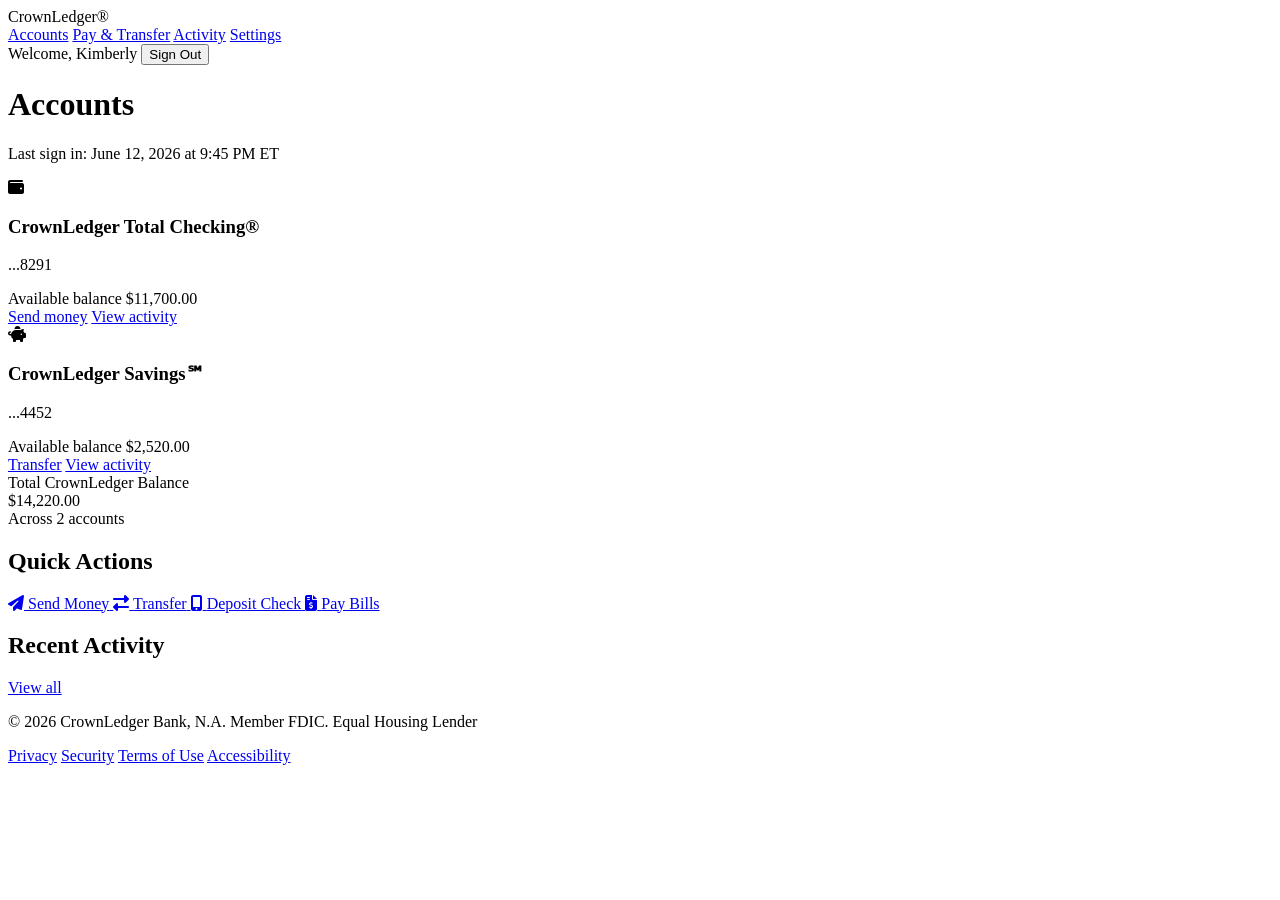
==== dashboard.html @ 19996cd6 "Create dashboard.html" ====
<!DOCTYPE html>
<html lang="en">
<head>
    <meta charset="UTF-8">
    <meta name="viewport" content="width=device-width, initial-scale=1.0">
    <title>Accounts - CrownLedger Bank</title>
    <link rel="stylesheet" href="style.css">
    <link href="https://fonts.googleapis.com/css2?family=Inter:wght@300;400;500;600;700&display=swap" rel="stylesheet">
    <link rel="stylesheet" href="https://cdnjs.cloudflare.com/ajax/libs/font-awesome/6.5.1/css/all.min.css">
</head>
<body>
    <div class="app-container">
        <!-- Top Navigation -->
        <nav class="top-nav">
            <div class="nav-left">
                <div class="logo-small">CrownLedger<span class="logo-trademark">®</span></div>
                <div class="nav-links">
                    <a href="dashboard.html" class="active">Accounts</a>
                    <a href="transfer.html">Pay & Transfer</a>
                    <a href="transactions.html">Activity</a>
                    <a href="settings.html">Settings</a>
                </div>
            </div>
            <div class="nav-right">
                <span class="welcome-text">Welcome, <span id="userName">Kimberly</span></span>
                <button class="btn-outline-small" onclick="handleLogout()">Sign Out</button>
            </div>
        </nav>

        <!-- Main Content -->
        <main class="main-content">
            <div class="page-header">
                <h1>Accounts</h1>
                <p class="last-login">Last sign in: <span id="lastLogin">June 12, 2026 at 9:45 PM ET</span></p>
            </div>

            <div class="dashboard-grid">
                <!-- Account Cards -->
                <div class="accounts-section">
                    <div class="account-card" onclick="window.location.href='transactions.html'">
                        <div class="account-header">
                            <div class="account-icon checking">
                                <i class="fas fa-wallet"></i>
                            </div>
                            <div class="account-title">
                                <h3>CrownLedger Total Checking®</h3>
                                <p class="account-number">...8291</p>
                            </div>
                        </div>
                        <div class="account-balance">
                            <span class="balance-label">Available balance</span>
                            <span class="balance-amount" id="checkingBalance">$11,700.00</span>
                        </div>
                        <div class="account-actions">
                            <a href="transfer.html" class="action-link">Send money</a>
                            <a href="transactions.html" class="action-link">View activity</a>
                        </div>
                    </div>

                    <div class="account-card" onclick="window.location.href='transactions.html'">
                        <div class="account-header">
                            <div class="account-icon savings">
                                <i class="fas fa-piggy-bank"></i>
                            </div>
                            <div class="account-title">
                                <h3>CrownLedger Savings℠</h3>
                                <p class="account-number">...4452</p>
                            </div>
                        </div>
                        <div class="account-balance">
                            <span class="balance-label">Available balance</span>
                            <span class="balance-amount" id="savingsBalance">$2,520.00</span>
                        </div>
                        <div class="account-actions">
                            <a href="transfer.html" class="action-link">Transfer</a>
                            <a href="transactions.html" class="action-link">View activity</a>
                        </div>
                    </div>

                    <div class="total-balance-card">
                        <div class="total-label">Total CrownLedger Balance</div>
                        <div class="total-amount" id="totalBalance">$14,220.00</div>
                        <div class="total-accounts">Across 2 accounts</div>
                    </div>
                </div>

                <!-- Quick Actions -->
                <div class="quick-actions-section">
                    <h2>Quick Actions</h2>
                    <div class="quick-actions-grid">
                        <a href="transfer.html" class="quick-action">
                            <i class="fas fa-paper-plane"></i>
                            <span>Send Money</span>
                        </a>
                        <a href="transfer.html" class="quick-action">
                            <i class="fas fa-exchange-alt"></i>
                            <span>Transfer</span>
                        </a>
                        <a href="#" class="quick-action" onclick="showMessage('Feature available in mobile app')">
                            <i class="fas fa-mobile-alt"></i>
                            <span>Deposit Check</span>
                        </a>
                        <a href="#" class="quick-action" onclick="showMessage('Coming soon')">
                            <i class="fas fa-file-invoice-dollar"></i>
                            <span>Pay Bills</span>
                        </a>
                    </div>
                </div>

                <!-- Recent Activity -->
                <div class="recent-activity-section">
                    <div class="section-header">
                        <h2>Recent Activity</h2>
                        <a href="transactions.html" class="view-all">View all</a>
                    </div>
                    <div class="transaction-list" id="recentTransactions">
                        <!-- Populated by JS -->
                    </div>
                </div>
            </div>
        </main>

        <!-- Footer -->
        <footer class="app-footer">
            <div class="footer-content">
                <p>© 2026 CrownLedger Bank, N.A. Member FDIC. Equal Housing Lender</p>
                <div class="footer-links">
                    <a href="#">Privacy</a>
                    <a href="#">Security</a>
                    <a href="#">Terms of Use</a>
                    <a href="#">Accessibility</a>
                </div>
            </div>
        </footer>
    </div>

    <div id="messageModal" class="modal" style="display:none;">
        <div class="modal-content">
            <p id="modalMessage"></p>
            <button onclick="closeModal()" class="btn-primary">OK</button>
        </div>
    </div>

    <script src="shared.js"></script>
    <script>initDashboard();</script>
</body>
</html>
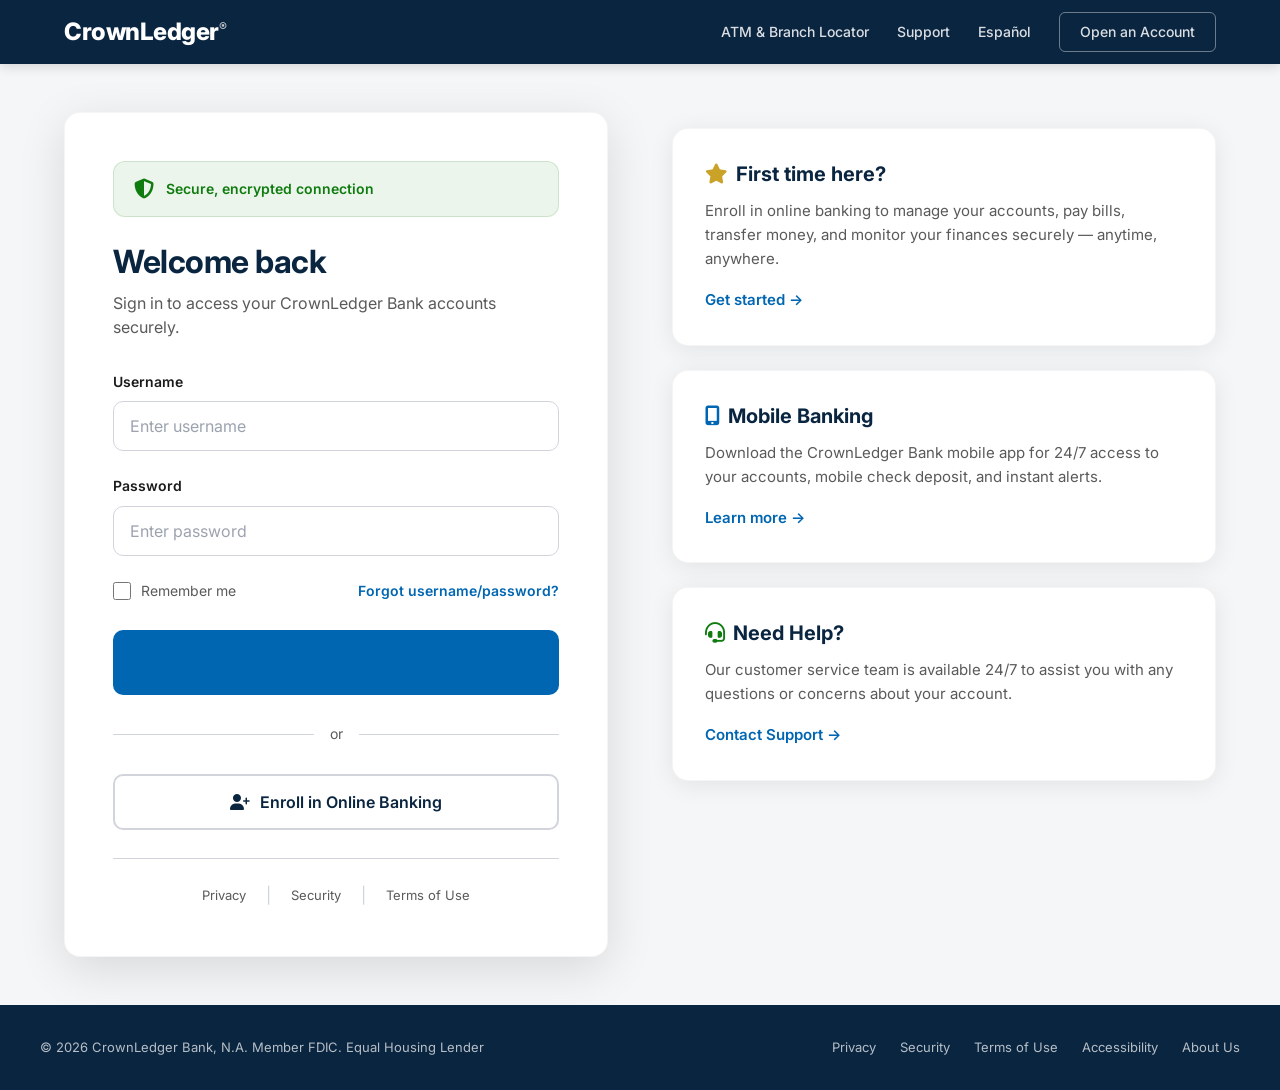
==== commit 39afc14f: "Update dashboard.html" ====
--- a/dashboard.html
+++ b/dashboard.html
@@ -3,16 +3,359 @@
 <head>
     <meta charset="UTF-8">
     <meta name="viewport" content="width=device-width, initial-scale=1.0">
-    <title>Accounts - CrownLedger Bank</title>
+    <title>Dashboard - CrownLedger Bank</title>
     <link rel="stylesheet" href="style.css">
-    <link href="https://fonts.googleapis.com/css2?family=Inter:wght@300;400;500;600;700&display=swap" rel="stylesheet">
+    <link href="https://fonts.googleapis.com/css2?family=Inter:wght@300;400;500;600;700;800&display=swap" rel="stylesheet">
     <link rel="stylesheet" href="https://cdnjs.cloudflare.com/ajax/libs/font-awesome/6.5.1/css/all.min.css">
+    <style>
+        .dashboard-grid {
+            display: grid;
+            grid-template-columns: 2fr 1fr;
+            gap: 24px;
+        }
+        
+        .accounts-section {
+            display: flex;
+            flex-direction: column;
+            gap: 20px;
+        }
+        
+        .account-card {
+            background: var(--white);
+            border-radius: var(--radius-lg);
+            padding: 28px;
+            box-shadow: var(--shadow);
+            border: 1px solid var(--border-light);
+            transition: var(--transition);
+            position: relative;
+            overflow: hidden;
+        }
+        
+        .account-card:hover {
+            box-shadow: var(--shadow-lg);
+            transform: translateY(-2px);
+        }
+        
+        .account-card::before {
+            content: '';
+            position: absolute;
+            top: 0;
+            left: 0;
+            width: 4px;
+            height: 100%;
+            background: var(--blue);
+        }
+        
+        .account-card.savings::before {
+            background: var(--gold);
+        }
+        
+        .account-header {
+            display: flex;
+            align-items: center;
+            justify-content: space-between;
+            margin-bottom: 16px;
+        }
+        
+        .account-type {
+            display: flex;
+            align-items: center;
+            gap: 12px;
+        }
+        
+        .account-icon {
+            width: 48px;
+            height: 48px;
+            border-radius: var(--radius);
+            display: flex;
+            align-items: center;
+            justify-content: center;
+            font-size: 20px;
+        }
+        
+        .account-icon.checking {
+            background: var(--blue-light);
+            color: var(--blue);
+        }
+        
+        .account-icon.savings {
+            background: var(--gold-light);
+            color: var(--gold);
+        }
+        
+        .account-title h3 {
+            font-size: 16px;
+            font-weight: 600;
+            color: var(--text-secondary);
+            margin-bottom: 2px;
+        }
+        
+        .account-title span {
+            font-size: 13px;
+            color: var(--text-muted);
+        }
+        
+        .account-balance {
+            font-size: 36px;
+            font-weight: 800;
+            color: var(--navy);
+            letter-spacing: -1px;
+            margin-bottom: 20px;
+        }
+        
+        .account-actions {
+            display: flex;
+            gap: 12px;
+            flex-wrap: wrap;
+        }
+        
+        .btn-action {
+            padding: 10px 20px;
+            border-radius: var(--radius-sm);
+            font-size: 14px;
+            font-weight: 600;
+            cursor: pointer;
+            transition: var(--transition);
+            display: inline-flex;
+            align-items: center;
+            gap: 8px;
+            border: 1.5px solid var(--border);
+            background: var(--white);
+            color: var(--text);
+        }
+        
+        .btn-action:hover {
+            border-color: var(--blue);
+            color: var(--blue);
+            background: var(--blue-light);
+        }
+        
+        .sidebar-section {
+            display: flex;
+            flex-direction: column;
+            gap: 20px;
+        }
+        
+        .quick-actions-card {
+            background: var(--navy);
+            border-radius: var(--radius-lg);
+            padding: 24px;
+            color: var(--white);
+        }
+        
+        .quick-actions-card h3 {
+            color: var(--white);
+            font-size: 18px;
+            margin-bottom: 16px;
+        }
+        
+        .quick-action-list {
+            display: flex;
+            flex-direction: column;
+            gap: 8px;
+        }
+        
+        .quick-action-item {
+            display: flex;
+            align-items: center;
+            gap: 12px;
+            padding: 12px;
+            border-radius: var(--radius);
+            background: rgba(255,255,255,0.08);
+            color: var(--white);
+            text-decoration: none;
+            transition: var(--transition);
+            font-size: 14px;
+            font-weight: 500;
+        }
+        
+        .quick-action-item:hover {
+            background: rgba(255,255,255,0.15);
+            color: var(--white);
+        }
+        
+        .quick-action-item i {
+            width: 32px;
+            height: 32px;
+            display: flex;
+            align-items: center;
+            justify-content: center;
+            background: rgba(255,255,255,0.15);
+            border-radius: 8px;
+            font-size: 14px;
+        }
+        
+        .recent-activity-card {
+            background: var(--white);
+            border-radius: var(--radius-lg);
+            padding: 24px;
+            box-shadow: var(--shadow);
+        }
+        
+        .recent-activity-card h3 {
+            font-size: 18px;
+            margin-bottom: 16px;
+        }
+        
+        .activity-list {
+            display: flex;
+            flex-direction: column;
+        }
+        
+        .activity-item {
+            display: flex;
+            align-items: center;
+            gap: 14px;
+            padding: 14px 0;
+            border-bottom: 1px solid var(--border-light);
+        }
+        
+        .activity-item:last-child {
+            border-bottom: none;
+        }
+        
+        .activity-icon {
+            width: 40px;
+            height: 40px;
+            border-radius: 50%;
+            display: flex;
+            align-items: center;
+            justify-content: center;
+            font-size: 14px;
+            flex-shrink: 0;
+        }
+        
+        .activity-icon.income {
+            background: var(--success-bg);
+            color: var(--success);
+        }
+        
+        .activity-icon.expense {
+            background: var(--error-bg);
+            color: var(--error);
+        }
+        
+        .activity-icon.transfer {
+            background: var(--blue-light);
+            color: var(--blue);
+        }
+        
+        .activity-details {
+            flex: 1;
+            min-width: 0;
+        }
+        
+        .activity-name {
+            font-size: 14px;
+            font-weight: 600;
+            color: var(--text);
+            white-space: nowrap;
+            overflow: hidden;
+            text-overflow: ellipsis;
+        }
+        
+        .activity-date {
+            font-size: 12px;
+            color: var(--text-muted);
+            margin-top: 2px;
+        }
+        
+        .activity-amount {
+            font-size: 15px;
+            font-weight: 700;
+            text-align: right;
+        }
+        
+        .activity-amount.positive {
+            color: var(--success);
+        }
+        
+        .activity-amount.negative {
+            color: var(--text);
+        }
+        
+        .view-all-link {
+            display: block;
+            text-align: center;
+            margin-top: 16px;
+            padding-top: 16px;
+            border-top: 1px solid var(--border-light);
+            font-size: 14px;
+            font-weight: 600;
+        }
+        
+        .stats-bar {
+            display: grid;
+            grid-template-columns: repeat(4, 1fr);
+            gap: 16px;
+            margin-bottom: 24px;
+        }
+        
+        .stat-card {
+            background: var(--white);
+            border-radius: var(--radius);
+            padding: 20px;
+            box-shadow: var(--shadow-sm);
+            text-align: center;
+        }
+        
+        .stat-value {
+            font-size: 24px;
+            font-weight: 800;
+            color: var(--navy);
+            margin-bottom: 4px;
+        }
+        
+        .stat-label {
+            font-size: 12px;
+            color: var(--text-secondary);
+            text-transform: uppercase;
+            letter-spacing: 0.5px;
+            font-weight: 600;
+        }
+        
+        @media (max-width: 900px) {
+            .dashboard-grid {
+                grid-template-columns: 1fr;
+            }
+            
+            .stats-bar {
+                grid-template-columns: repeat(2, 1fr);
+            }
+            
+            .account-balance {
+                font-size: 28px;
+            }
+        }
+        
+        @media (max-width: 480px) {
+            .stats-bar {
+                grid-template-columns: 1fr 1fr;
+                gap: 12px;
+            }
+            
+            .stat-card {
+                padding: 16px;
+            }
+            
+            .stat-value {
+                font-size: 20px;
+            }
+            
+            .account-card {
+                padding: 20px;
+            }
+            
+            .account-balance {
+                font-size: 24px;
+            }
+        }
+    </style>
 </head>
 <body>
     <div class="app-container">
-        <!-- Top Navigation -->
         <nav class="top-nav">
-            <div class="nav-left">
+            <div class="nav-left" style="display:flex;align-items:center;width:100%;max-width:1200px;margin:0 auto;padding:0 24px;">
                 <div class="logo-small">CrownLedger<span class="logo-trademark">®</span></div>
                 <div class="nav-links">
                     <a href="dashboard.html" class="active">Accounts</a>
@@ -20,107 +363,161 @@
                     <a href="transactions.html">Activity</a>
                     <a href="settings.html">Settings</a>
                 </div>
-            </div>
-            <div class="nav-right">
-                <span class="welcome-text">Welcome, <span id="userName">Kimberly</span></span>
-                <button class="btn-outline-small" onclick="handleLogout()">Sign Out</button>
+                <button class="mobile-menu-btn" onclick="toggleMobileMenu()">
+                    <i class="fas fa-bars"></i>
+                </button>
+                <div style="margin-left:auto;display:flex;align-items:center;gap:16px;">
+                    <span class="welcome-text">Welcome, <span id="userName">Kimberly</span></span>
+                    <button class="btn-outline-small" onclick="handleLogout()">Sign Out</button>
+                </div>
             </div>
         </nav>
-
-        <!-- Main Content -->
+        
+        <div class="mobile-menu" id="mobileMenu">
+            <a href="dashboard.html" class="active">Accounts</a>
+            <a href="transfer.html">Pay & Transfer</a>
+            <a href="transactions.html">Activity</a>
+            <a href="settings.html">Settings</a>
+            <a href="#" onclick="handleLogout()">Sign Out</a>
+        </div>
+
         <main class="main-content">
             <div class="page-header">
-                <h1>Accounts</h1>
-                <p class="last-login">Last sign in: <span id="lastLogin">June 12, 2026 at 9:45 PM ET</span></p>
+                <h1>Good <span id="greeting">morning</span>, <span id="userNameFull">Kimberly</span></h1>
+                <p class="subtitle">Here's an overview of your accounts</p>
             </div>
 
+            <div class="stats-bar">
+                <div class="stat-card">
+                    <div class="stat-value" id="totalBalance">$14,220.00</div>
+                    <div class="stat-label">Total Balance</div>
+                </div>
+                <div class="stat-card">
+                    <div class="stat-value" id="monthlyIncome">$10,928.00</div>
+                    <div class="stat-label">This Month</div>
+                </div>
+                <div class="stat-card">
+                    <div class="stat-value">3</div>
+                    <div class="stat-label">Accounts</div>
+                </div>
+                <div class="stat-card">
+                    <div class="stat-value">99.9%</div>
+                    <div class="stat-label">Uptime</div>
+                </div>
+            </div>
+
             <div class="dashboard-grid">
-                <!-- Account Cards -->
                 <div class="accounts-section">
-                    <div class="account-card" onclick="window.location.href='transactions.html'">
+                    <div class="account-card">
                         <div class="account-header">
-                            <div class="account-icon checking">
-                                <i class="fas fa-wallet"></i>
+                            <div class="account-type">
+                                <div class="account-icon checking">
+                                    <i class="fas fa-wallet"></i>
+                                </div>
+                                <div class="account-title">
+                                    <h3>CrownLedger Checking</h3>
+                                    <span>****4521</span>
+                                </div>
                             </div>
-                            <div class="account-title">
-                                <h3>CrownLedger Total Checking®</h3>
-                                <p class="account-number">...8291</p>
+                            <span class="badge verified"><i class="fas fa-check-circle"></i> Active</span>
+                        </div>
+                        <div class="account-balance" id="checkingBalanceDisplay">$11,700.00</div>
+                        <div class="account-actions">
+                            <a href="checking.html" class="btn-action"><i class="fas fa-eye"></i> View Details</a>
+                            <a href="transfer.html" class="btn-action"><i class="fas fa-exchange-alt"></i> Transfer</a>
+                            <a href="bill-pay.html" class="btn-action"><i class="fas fa-paper-plane"></i> Pay Bill</a>
+                        </div>
+                    </div>
+
+                    <div class="account-card savings">
+                        <div class="account-header">
+                            <div class="account-type">
+                                <div class="account-icon savings">
+                                    <i class="fas fa-piggy-bank"></i>
+                                </div>
+                                <div class="account-title">
+                                    <h3>CrownLedger Savings</h3>
+                                    <span>****8834</span>
+                                </div>
+                            </div>
+                            <span class="badge verified" style="background:var(--gold-light);color:var(--gold);"><i class="fas fa-star"></i> Premium</span>
+                        </div>
+                        <div class="account-balance" id="savingsBalanceDisplay">$2,520.00</div>
+                        <div class="account-actions">
+                            <a href="savings.html" class="btn-action"><i class="fas fa-eye"></i> View Details</a>
+                            <a href="transfer.html" class="btn-action"><i class="fas fa-exchange-alt"></i> Transfer</a>
+                            <a href="#" class="btn-action" onclick="showMessage('Auto-save feature coming soon')"><i class="fas fa-magic"></i> Auto-Save</a>
+                        </div>
+                    </div>
+                </div>
+
+                <div class="sidebar-section">
+                    <div class="quick-actions-card">
+                        <h3><i class="fas fa-bolt" style="margin-right:8px;"></i>Quick Actions</h3>
+                        <div class="quick-action-list">
+                            <a href="transfer.html" class="quick-action-item">
+                                <i class="fas fa-exchange-alt"></i>
+                                <span>Transfer Money</span>
+                            </a>
+                            <a href="zelle.html" class="quick-action-item">
+                                <i class="fas fa-paper-plane"></i>
+                                <span>Send with Zelle</span>
+                            </a>
+                            <a href="bill-pay.html" class="quick-action-item">
+                                <i class="fas fa-file-invoice-dollar"></i>
+                                <span>Pay a Bill</span>
+                            </a>
+                            <a href="chime-payment.html" class="quick-action-item">
+                                <i class="fas fa-credit-card"></i>
+                                <span>Chime Transfer</span>
+                            </a>
+                            <a href="activation.html" class="quick-action-item">
+                                <i class="fas fa-shield-alt"></i>
+                                <span>Account Activation</span>
+                            </a>
+                        </div>
+                    </div>
+
+                    <div class="recent-activity-card">
+                        <h3>Recent Activity</h3>
+                        <div class="activity-list" id="activityList">
+                            <div class="activity-item">
+                                <div class="activity-icon income">
+                                    <i class="fas fa-arrow-down"></i>
+                                </div>
+                                <div class="activity-details">
+                                    <div class="activity-name">Liberty Mutual Insurance</div>
+                                    <div class="activity-date">June 11, 2026</div>
+                                </div>
+                                <div class="activity-amount positive">+$208.00</div>
+                            </div>
+                            <div class="activity-item">
+                                <div class="activity-icon income">
+                                    <i class="fas fa-arrow-down"></i>
+                                </div>
+                                <div class="activity-details">
+                                    <div class="activity-name">Liberty Mutual Insurance</div>
+                                    <div class="activity-date">June 10, 2026</div>
+                                </div>
+                                <div class="activity-amount positive">+$318.00</div>
+                            </div>
+                            <div class="activity-item">
+                                <div class="activity-icon income">
+                                    <i class="fas fa-arrow-down"></i>
+                                </div>
+                                <div class="activity-details">
+                                    <div class="activity-name">Liberty Mutual Insurance</div>
+                                    <div class="activity-date">June 8, 2026</div>
+                                </div>
+                                <div class="activity-amount positive">+$10,402.00</div>
                             </div>
                         </div>
-                        <div class="account-balance">
-                            <span class="balance-label">Available balance</span>
-                            <span class="balance-amount" id="checkingBalance">$11,700.00</span>
-                        </div>
-                        <div class="account-actions">
-                            <a href="transfer.html" class="action-link">Send money</a>
-                            <a href="transactions.html" class="action-link">View activity</a>
-                        </div>
-                    </div>
-
-                    <div class="account-card" onclick="window.location.href='transactions.html'">
-                        <div class="account-header">
-                            <div class="account-icon savings">
-                                <i class="fas fa-piggy-bank"></i>
-                            </div>
-                            <div class="account-title">
-                                <h3>CrownLedger Savings℠</h3>
-                                <p class="account-number">...4452</p>
-                            </div>
-                        </div>
-                        <div class="account-balance">
-                            <span class="balance-label">Available balance</span>
-                            <span class="balance-amount" id="savingsBalance">$2,520.00</span>
-                        </div>
-                        <div class="account-actions">
-                            <a href="transfer.html" class="action-link">Transfer</a>
-                            <a href="transactions.html" class="action-link">View activity</a>
-                        </div>
-                    </div>
-
-                    <div class="total-balance-card">
-                        <div class="total-label">Total CrownLedger Balance</div>
-                        <div class="total-amount" id="totalBalance">$14,220.00</div>
-                        <div class="total-accounts">Across 2 accounts</div>
-                    </div>
-                </div>
-
-                <!-- Quick Actions -->
-                <div class="quick-actions-section">
-                    <h2>Quick Actions</h2>
-                    <div class="quick-actions-grid">
-                        <a href="transfer.html" class="quick-action">
-                            <i class="fas fa-paper-plane"></i>
-                            <span>Send Money</span>
-                        </a>
-                        <a href="transfer.html" class="quick-action">
-                            <i class="fas fa-exchange-alt"></i>
-                            <span>Transfer</span>
-                        </a>
-                        <a href="#" class="quick-action" onclick="showMessage('Feature available in mobile app')">
-                            <i class="fas fa-mobile-alt"></i>
-                            <span>Deposit Check</span>
-                        </a>
-                        <a href="#" class="quick-action" onclick="showMessage('Coming soon')">
-                            <i class="fas fa-file-invoice-dollar"></i>
-                            <span>Pay Bills</span>
-                        </a>
-                    </div>
-                </div>
-
-                <!-- Recent Activity -->
-                <div class="recent-activity-section">
-                    <div class="section-header">
-                        <h2>Recent Activity</h2>
-                        <a href="transactions.html" class="view-all">View all</a>
-                    </div>
-                    <div class="transaction-list" id="recentTransactions">
-                        <!-- Populated by JS -->
+                        <a href="transactions.html" class="view-all-link">View All Activity →</a>
                     </div>
                 </div>
             </div>
         </main>
 
-        <!-- Footer -->
         <footer class="app-footer">
             <div class="footer-content">
                 <p>© 2026 CrownLedger Bank, N.A. Member FDIC. Equal Housing Lender</p>
@@ -142,6 +539,40 @@
     </div>
 
     <script src="shared.js"></script>
-    <script>initDashboard();</script>
+    <script>
+        function toggleMobileMenu() {
+            document.getElementById('mobileMenu').classList.toggle('active');
+        }
+        
+        function showMessage(msg) {
+            document.getElementById('modalMessage').textContent = msg;
+            document.getElementById('messageModal').style.display = 'flex';
+        }
+        
+        function closeModal() {
+            document.getElementById('messageModal').style.display = 'none';
+        }
+        
+        (function() {
+            if (!isLoggedIn()) {
+                window.location.href = 'index.html';
+                return;
+            }
+            
+            var session = getSession();
+            document.getElementById('userName').textContent = session.firstName || 'Kimberly';
+            document.getElementById('userNameFull').textContent = session.name || 'Kimberly Westbrook';
+            
+            var hour = new Date().getHours();
+            var greeting = hour < 12 ? 'morning' : hour < 17 ? 'afternoon' : 'evening';
+            document.getElementById('greeting').textContent = greeting;
+            
+            var checking = session.checking || 11700.00;
+            var savings = session.savings || 2520.00;
+            document.getElementById('checkingBalanceDisplay').textContent = formatCurrency(checking);
+            document.getElementById('savingsBalanceDisplay').textContent = formatCurrency(savings);
+            document.getElementById('totalBalance').textContent = formatCurrency(checking + savings);
+        })();
+    </script>
 </body>
 </html>
--- a/style.css
+++ b/style.css
@@ -0,0 +1,899 @@
+/* ============================================
+   CrownLedger Bank - Complete Stylesheet
+   Professional Banking Design System
+   ============================================ */
+
+/* CSS Variables */
+:root {
+    --navy: #0a2540;
+    --navy-light: #0f3560;
+    --navy-dark: #071e33;
+    --blue: #0066b2;
+    --blue-hover: #005a9e;
+    --blue-light: #e6f0f9;
+    --gold: #c9a227;
+    --gold-light: #faf5e6;
+    --bg: #f4f6f8;
+    --bg-dark: #e8ecf0;
+    --white: #ffffff;
+    --text: #1a1a1a;
+    --text-secondary: #5a5a5a;
+    --text-muted: #8b949e;
+    --border: #d1d5db;
+    --border-light: #e5e7eb;
+    --error: #d13438;
+    --error-bg: #fef2f2;
+    --success: #107c10;
+    --success-bg: #f0fdf4;
+    --warning: #f59e0b;
+    --shadow-sm: 0 1px 3px rgba(0,0,0,0.06);
+    --shadow: 0 4px 24px rgba(0,0,0,0.08);
+    --shadow-lg: 0 12px 48px rgba(0,0,0,0.12);
+    --radius-sm: 8px;
+    --radius: 12px;
+    --radius-lg: 16px;
+    --transition: all 0.2s ease;
+}
+
+/* Reset & Base */
+*, *::before, *::after {
+    margin: 0;
+    padding: 0;
+    box-sizing: border-box;
+}
+
+html {
+    font-size: 16px;
+    -webkit-text-size-adjust: 100%;
+    scroll-behavior: smooth;
+}
+
+body {
+    font-family: 'Inter', -apple-system, BlinkMacSystemFont, 'Segoe UI', Roboto, sans-serif;
+    background: var(--bg);
+    color: var(--text);
+    line-height: 1.6;
+    -webkit-font-smoothing: antialiased;
+    -moz-osx-font-smoothing: grayscale;
+    min-height: 100vh;
+}
+
+/* Typography */
+h1, h2, h3, h4, h5, h6 {
+    font-weight: 700;
+    line-height: 1.3;
+    color: var(--navy);
+}
+
+a {
+    color: var(--blue);
+    text-decoration: none;
+    transition: var(--transition);
+}
+
+a:hover {
+    color: var(--blue-hover);
+}
+
+/* App Container */
+.app-container {
+    min-height: 100vh;
+    display: flex;
+    flex-direction: column;
+}
+
+/* ============================================
+   NAVIGATION
+   ============================================ */
+
+.top-nav {
+    background: var(--navy);
+    padding: 0;
+    position: sticky;
+    top: 0;
+    z-index: 100;
+    box-shadow: 0 2px 12px rgba(0,0,0,0.15);
+}
+
+.top-nav .nav-left,
+.top-nav .nav-right {
+    display: flex;
+    align-items: center;
+    gap: 8px;
+}
+
+.logo-small {
+    font-size: 22px;
+    font-weight: 800;
+    color: var(--white);
+    letter-spacing: -0.5px;
+    margin-right: 32px;
+}
+
+.nav-links {
+    display: flex;
+    align-items: center;
+    gap: 4px;
+}
+
+.nav-links a {
+    color: rgba(255,255,255,0.75);
+    text-decoration: none;
+    padding: 20px 16px;
+    font-size: 14px;
+    font-weight: 500;
+    border-bottom: 3px solid transparent;
+    transition: var(--transition);
+}
+
+.nav-links a:hover,
+.nav-links a.active {
+    color: var(--white);
+    border-bottom-color: var(--gold);
+}
+
+.welcome-text {
+    color: rgba(255,255,255,0.85);
+    font-size: 14px;
+    margin-right: 16px;
+}
+
+.welcome-text span {
+    color: var(--white);
+    font-weight: 600;
+}
+
+.btn-outline-small {
+    background: transparent;
+    border: 1.5px solid rgba(255,255,255,0.35);
+    color: var(--white);
+    padding: 8px 18px;
+    border-radius: 6px;
+    font-size: 13px;
+    font-weight: 600;
+    cursor: pointer;
+    transition: var(--transition);
+}
+
+.btn-outline-small:hover {
+    background: rgba(255,255,255,0.1);
+    border-color: var(--white);
+}
+
+/* Mobile Nav */
+.mobile-menu-btn {
+    display: none;
+    background: none;
+    border: none;
+    color: var(--white);
+    font-size: 22px;
+    cursor: pointer;
+    padding: 8px;
+}
+
+.mobile-menu {
+    display: none;
+    background: var(--navy-light);
+    padding: 16px 24px;
+}
+
+.mobile-menu a {
+    display: block;
+    color: rgba(255,255,255,0.85);
+    text-decoration: none;
+    padding: 12px 0;
+    font-size: 15px;
+    border-bottom: 1px solid rgba(255,255,255,0.1);
+}
+
+.mobile-menu a:last-child {
+    border-bottom: none;
+}
+
+.mobile-menu.active {
+    display: block;
+}
+
+/* ============================================
+   MAIN CONTENT
+   ============================================ */
+
+.main-content {
+    flex: 1;
+    max-width: 1200px;
+    margin: 0 auto;
+    padding: 32px 24px;
+    width: 100%;
+}
+
+.page-header {
+    margin-bottom: 32px;
+}
+
+.page-header h1 {
+    font-size: 32px;
+    margin-bottom: 8px;
+}
+
+.page-header .subtitle {
+    color: var(--text-secondary);
+    font-size: 16px;
+}
+
+/* ============================================
+   CARDS
+   ============================================ */
+
+.card {
+    background: var(--white);
+    border-radius: var(--radius-lg);
+    padding: 28px;
+    box-shadow: var(--shadow);
+    border: 1px solid var(--border-light);
+    margin-bottom: 24px;
+}
+
+.card-header {
+    display: flex;
+    align-items: center;
+    justify-content: space-between;
+    margin-bottom: 20px;
+}
+
+.card-header h2 {
+    font-size: 20px;
+}
+
+/* ============================================
+   BUTTONS
+   ============================================ */
+
+.btn-primary {
+    background: var(--blue);
+    color: var(--white);
+    border: none;
+    padding: 14px 24px;
+    border-radius: var(--radius);
+    font-size: 15px;
+    font-weight: 700;
+    cursor: pointer;
+    transition: var(--transition);
+    display: inline-flex;
+    align-items: center;
+    justify-content: center;
+    gap: 10px;
+    font-family: inherit;
+}
+
+.btn-primary:hover {
+    background: var(--blue-hover);
+    transform: translateY(-1px);
+    box-shadow: 0 4px 16px rgba(0,102,178,0.3);
+}
+
+.btn-primary:active {
+    transform: translateY(0);
+}
+
+.btn-primary:disabled {
+    opacity: 0.5;
+    cursor: not-allowed;
+    transform: none;
+}
+
+.btn-secondary {
+    background: var(--white);
+    color: var(--navy);
+    border: 2px solid var(--border);
+    padding: 14px 24px;
+    border-radius: var(--radius);
+    font-size: 15px;
+    font-weight: 600;
+    cursor: pointer;
+    transition: var(--transition);
+    display: inline-flex;
+    align-items: center;
+    justify-content: center;
+    gap: 10px;
+    font-family: inherit;
+}
+
+.btn-secondary:hover {
+    border-color: var(--blue);
+    color: var(--blue);
+    background: var(--blue-light);
+}
+
+.btn-text {
+    background: none;
+    border: none;
+    color: var(--blue);
+    font-size: 14px;
+    font-weight: 600;
+    cursor: pointer;
+    padding: 8px;
+    transition: var(--transition);
+}
+
+.btn-text:hover {
+    color: var(--blue-hover);
+    text-decoration: underline;
+}
+
+.btn-large {
+    padding: 18px 32px;
+    font-size: 16px;
+}
+
+.btn-full {
+    width: 100%;
+}
+
+.btn-copy {
+    background: var(--bg);
+    border: 1px solid var(--border);
+    color: var(--text-secondary);
+    padding: 6px 14px;
+    border-radius: 6px;
+    font-size: 13px;
+    font-weight: 600;
+    cursor: pointer;
+    transition: var(--transition);
+    display: inline-flex;
+    align-items: center;
+    gap: 6px;
+}
+
+.btn-copy:hover {
+    background: var(--border-light);
+    color: var(--text);
+}
+
+.btn-remove {
+    background: none;
+    border: none;
+    color: var(--error);
+    cursor: pointer;
+    padding: 4px;
+    font-size: 16px;
+}
+
+/* ============================================
+   FORMS
+   ============================================ */
+
+.form-group {
+    margin-bottom: 20px;
+}
+
+.form-group label {
+    display: block;
+    font-size: 14px;
+    font-weight: 600;
+    color: var(--text);
+    margin-bottom: 8px;
+}
+
+.form-input {
+    width: 100%;
+    padding: 14px 16px;
+    border: 1.5px solid var(--border);
+    border-radius: var(--radius);
+    font-size: 15px;
+    font-family: inherit;
+    transition: var(--transition);
+    background: var(--white);
+}
+
+.form-input:focus {
+    outline: none;
+    border-color: var(--blue);
+    box-shadow: 0 0 0 4px rgba(0,102,178,0.1);
+}
+
+.form-input::placeholder {
+    color: #9ca3af;
+}
+
+/* ============================================
+   PAYMENT PAGES
+   ============================================ */
+
+.payment-complete-container {
+    max-width: 640px;
+    margin: 0 auto;
+}
+
+.payment-complete-card {
+    background: var(--white);
+    border-radius: var(--radius-lg);
+    padding: 40px;
+    box-shadow: var(--shadow-lg);
+}
+
+.payment-step-indicator {
+    display: flex;
+    align-items: center;
+    justify-content: center;
+    margin-bottom: 32px;
+    gap: 0;
+}
+
+.step {
+    width: 36px;
+    height: 36px;
+    border-radius: 50%;
+    background: var(--border-light);
+    color: var(--text-secondary);
+    display: flex;
+    align-items: center;
+    justify-content: center;
+    font-size: 14px;
+    font-weight: 700;
+    flex-shrink: 0;
+}
+
+.step.completed {
+    background: var(--success);
+    color: var(--white);
+}
+
+.step.active {
+    background: var(--blue);
+    color: var(--white);
+}
+
+.step-line {
+    width: 48px;
+    height: 2px;
+    background: var(--border-light);
+}
+
+.step-line.completed {
+    background: var(--success);
+}
+
+.payment-complete-header {
+    text-align: center;
+    margin-bottom: 32px;
+}
+
+.payment-complete-header h1 {
+    font-size: 28px;
+    margin-bottom: 8px;
+}
+
+.payment-complete-subtitle {
+    color: var(--text-secondary);
+    font-size: 16px;
+}
+
+.recipient-card {
+    background: var(--bg);
+    border-radius: var(--radius);
+    padding: 24px;
+    margin-bottom: 24px;
+}
+
+.recipient-label {
+    font-size: 13px;
+    font-weight: 600;
+    color: var(--text-secondary);
+    text-transform: uppercase;
+    letter-spacing: 0.5px;
+    margin-bottom: 12px;
+}
+
+.recipient-details {
+    display: flex;
+    align-items: center;
+    gap: 16px;
+}
+
+.recipient-icon {
+    width: 52px;
+    height: 52px;
+    background: var(--blue-light);
+    border-radius: var(--radius);
+    display: flex;
+    align-items: center;
+    justify-content: center;
+    color: var(--blue);
+    font-size: 22px;
+    flex-shrink: 0;
+}
+
+.recipient-info h3 {
+    font-size: 18px;
+    margin-bottom: 4px;
+}
+
+.recipient-owner {
+    font-size: 14px;
+    color: var(--text-secondary);
+    margin-bottom: 8px;
+}
+
+.recipient-address {
+    display: flex;
+    align-items: center;
+    gap: 8px;
+    flex-wrap: wrap;
+}
+
+.address-label {
+    font-size: 13px;
+    color: var(--text-secondary);
+}
+
+.address-value {
+    font-family: 'SF Mono', monospace;
+    font-size: 15px;
+    font-weight: 700;
+    color: var(--navy);
+    background: var(--white);
+    padding: 6px 12px;
+    border-radius: 6px;
+    border: 1px solid var(--border);
+}
+
+.payment-amount-card {
+    background: var(--gold-light);
+    border: 1px solid rgba(201,162,39,0.2);
+    border-radius: var(--radius);
+    padding: 24px;
+    text-align: center;
+    margin-bottom: 24px;
+}
+
+.amount-label {
+    font-size: 13px;
+    font-weight: 600;
+    color: var(--text-secondary);
+    text-transform: uppercase;
+    letter-spacing: 0.5px;
+    margin-bottom: 8px;
+}
+
+.amount-display {
+    font-size: 42px;
+    font-weight: 800;
+    color: var(--navy);
+    letter-spacing: -1px;
+}
+
+.amount-note {
+    font-size: 14px;
+    color: var(--text-secondary);
+    margin-top: 8px;
+}
+
+.payment-instructions {
+    margin-bottom: 32px;
+}
+
+.payment-instructions h3 {
+    font-size: 18px;
+    margin-bottom: 16px;
+    display: flex;
+    align-items: center;
+    gap: 10px;
+}
+
+.payment-instructions ol {
+    padding-left: 24px;
+}
+
+.payment-instructions li {
+    margin-bottom: 12px;
+    color: var(--text-secondary);
+    line-height: 1.6;
+    font-size: 15px;
+}
+
+.payment-instructions li strong {
+    color: var(--text);
+}
+
+/* Upload Section */
+.upload-section {
+    margin-bottom: 32px;
+}
+
+.upload-section h3 {
+    font-size: 18px;
+    margin-bottom: 8px;
+    display: flex;
+    align-items: center;
+    gap: 10px;
+}
+
+.upload-section > p {
+    color: var(--text-secondary);
+    font-size: 14px;
+    margin-bottom: 16px;
+}
+
+.upload-zone {
+    display: flex;
+    flex-direction: column;
+    align-items: center;
+    justify-content: center;
+    padding: 40px 24px;
+    border: 2px dashed var(--border);
+    border-radius: var(--radius);
+    background: var(--bg);
+    cursor: pointer;
+    transition: var(--transition);
+    text-align: center;
+}
+
+.upload-zone:hover {
+    border-color: var(--blue);
+    background: var(--blue-light);
+}
+
+.upload-zone input[type="file"] {
+    position: absolute;
+    left: -9999px;
+    opacity: 0;
+}
+
+.upload-zone i {
+    font-size: 40px;
+    color: var(--blue);
+    margin-bottom: 12px;
+}
+
+.upload-text {
+    font-size: 15px;
+    font-weight: 600;
+    color: var(--text);
+    margin-bottom: 6px;
+}
+
+.upload-hint {
+    font-size: 13px;
+    color: var(--text-secondary);
+}
+
+.file-preview {
+    display: flex;
+    align-items: center;
+    gap: 12px;
+    background: var(--success-bg);
+    border: 1px solid rgba(16,124,16,0.2);
+    border-radius: var(--radius);
+    padding: 14px 18px;
+    margin-top: 12px;
+}
+
+.file-preview i {
+    color: var(--success);
+    font-size: 20px;
+}
+
+.file-preview span {
+    flex: 1;
+    font-size: 14px;
+    font-weight: 500;
+}
+
+.payment-actions {
+    display: flex;
+    flex-direction: column;
+    gap: 16px;
+    margin-bottom: 24px;
+}
+
+.payment-notice {
+    background: var(--blue-light);
+    border-radius: var(--radius);
+    padding: 16px 20px;
+    font-size: 14px;
+    color: var(--text-secondary);
+}
+
+.payment-notice i {
+    color: var(--blue);
+}
+
+/* ============================================
+   FOOTER
+   ============================================ */
+
+.app-footer {
+    background: var(--navy);
+    color: rgba(255,255,255,0.7);
+    padding: 28px 24px;
+    margin-top: auto;
+}
+
+.footer-content {
+    max-width: 1200px;
+    margin: 0 auto;
+    display: flex;
+    align-items: center;
+    justify-content: space-between;
+    flex-wrap: wrap;
+    gap: 16px;
+}
+
+.footer-content p {
+    font-size: 13px;
+}
+
+.footer-links {
+    display: flex;
+    gap: 24px;
+    flex-wrap: wrap;
+}
+
+.footer-links a {
+    color: rgba(255,255,255,0.7);
+    text-decoration: none;
+    font-size: 13px;
+    transition: var(--transition);
+}
+
+.footer-links a:hover {
+    color: var(--white);
+}
+
+/* ============================================
+   MODAL
+   ============================================ */
+
+.modal {
+    display: none;
+    position: fixed;
+    top: 0;
+    left: 0;
+    right: 0;
+    bottom: 0;
+    background: rgba(0,0,0,0.5);
+    align-items: center;
+    justify-content: center;
+    z-index: 1000;
+    backdrop-filter: blur(4px);
+    padding: 20px;
+}
+
+.modal.active {
+    display: flex;
+}
+
+.modal-content {
+    background: var(--white);
+    border-radius: var(--radius-lg);
+    padding: 32px;
+    max-width: 420px;
+    width: 100%;
+    text-align: center;
+    box-shadow: var(--shadow-lg);
+}
+
+.modal-content p {
+    margin-bottom: 24px;
+    color: var(--text-secondary);
+    font-size: 15px;
+    line-height: 1.6;
+}
+
+/* ============================================
+   BADGES
+   ============================================ */
+
+.badge {
+    display: inline-flex;
+    align-items: center;
+    gap: 6px;
+    padding: 4px 12px;
+    border-radius: 20px;
+    font-size: 12px;
+    font-weight: 600;
+}
+
+.badge.verified {
+    background: var(--success-bg);
+    color: var(--success);
+}
+
+/* ============================================
+   RESPONSIVE
+   ============================================ */
+
+@media (max-width: 768px) {
+    .top-nav {
+        padding: 0 16px;
+    }
+
+    .nav-links {
+        display: none;
+    }
+
+    .mobile-menu-btn {
+        display: block;
+    }
+
+    .welcome-text {
+        display: none;
+    }
+
+    .main-content {
+        padding: 20px 16px;
+    }
+
+    .page-header h1 {
+        font-size: 24px;
+    }
+
+    .card {
+        padding: 20px;
+        border-radius: var(--radius);
+    }
+
+    .payment-complete-card {
+        padding: 24px 20px;
+    }
+
+    .amount-display {
+        font-size: 32px;
+    }
+
+    .recipient-details {
+        flex-direction: column;
+        align-items: flex-start;
+    }
+
+    .footer-content {
+        flex-direction: column;
+        text-align: center;
+    }
+
+    .step-line {
+        width: 24px;
+    }
+}
+
+@media (max-width: 480px) {
+    .logo-small {
+        font-size: 18px;
+    }
+
+    .amount-display {
+        font-size: 28px;
+    }
+
+    .payment-instructions ol {
+        padding-left: 20px;
+    }
+
+    .upload-zone {
+        padding: 32px 16px;
+    }
+}
+
+/* ============================================
+   ANIMATIONS
+   ============================================ */
+
+@keyframes fadeIn {
+    from { opacity: 0; transform: translateY(10px); }
+    to { opacity: 1; transform: translateY(0); }
+}
+
+.card {
+    animation: fadeIn 0.4s ease;
+}
+
+/* ============================================
+   UTILITIES
+   ============================================ */
+
+.text-center { text-align: center; }
+.text-right { text-align: right; }
+.mb-0 { margin-bottom: 0; }
+.mt-0 { margin-top: 0; }
+.w-full { width: 100%; }
+.hidden { display: none !important; }
